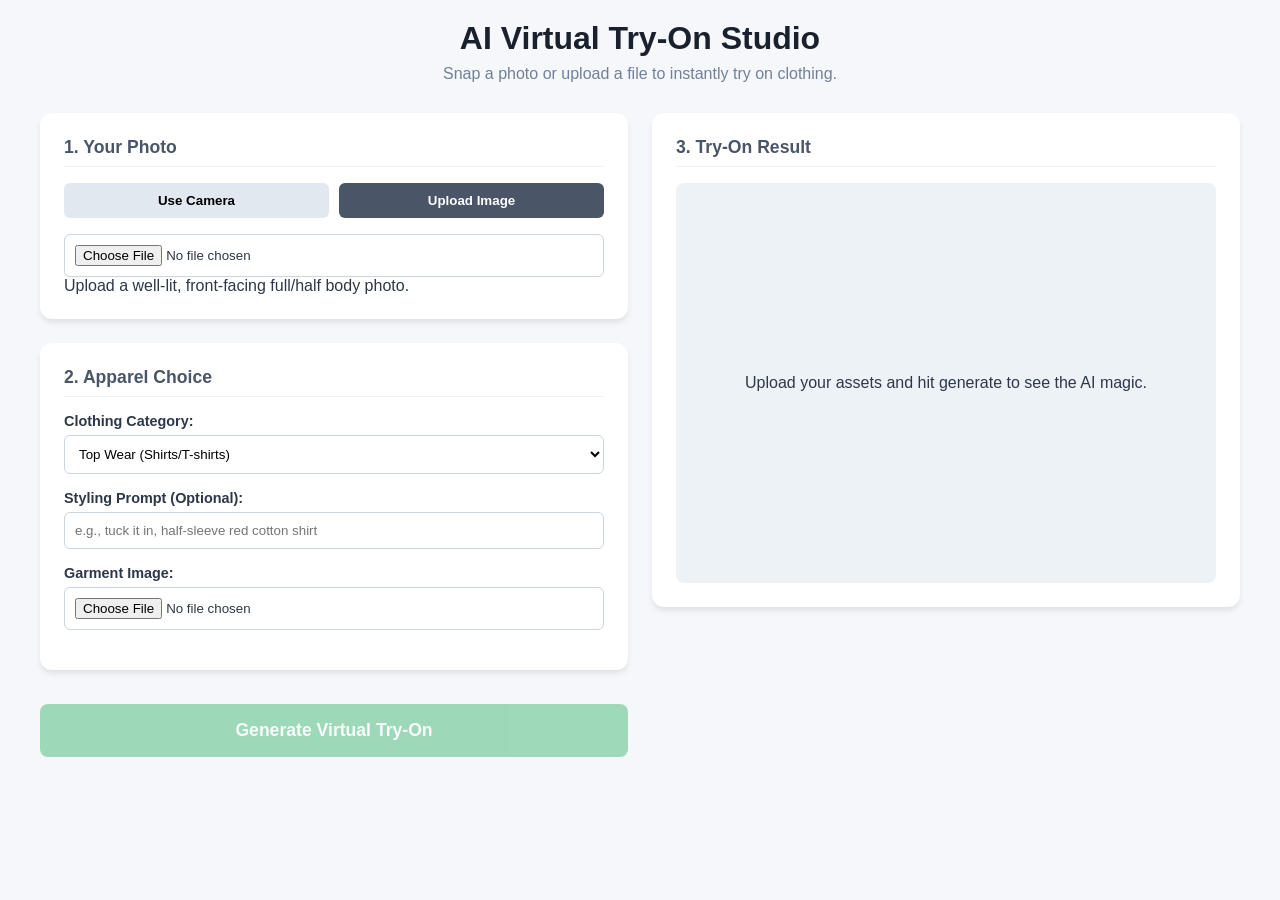
==== frontend/index.html @ 314a512a "Vton(Virtual Tryon) Project" ====
<!DOCTYPE html>
<html lang="en">
<head>
    <meta charset="UTF-8">
    <meta name="viewport" content="width=device-width, initial-scale=1.0">
    <title>AI Virtual Try-On Studio</title>
    <link rel="stylesheet" href="css/style.css">
</head>
<body>
    <div class="container">
        <header>
            <h1>AI Virtual Try-On Studio</h1>
            <p>Snap a photo or upload a file to instantly try on clothing.</p>
        </header>

        <main class="workspace">
            <div class="control-panel">
                <div class="card">
                    <h3>1. Your Photo</h3>
                    <div class="tab-system">
                        <button id="btnTabCamera" class="tab-btn active">Use Camera</button>
                        <button id="btnTabUpload" class="tab-btn">Upload Image</button>
                    </div>

                    <div id="cameraView" class="view-block">
                        <div class="video-container">
                            <video id="videoStream" autoplay playsinline></video>
                            <div class="overlay-guide"></div>
                        </div>
                        <div class="camera-controls">
                            <button id="btnFlipCamera" class="secondary-btn">🔄 Flip Camera</button>
                            <button id="btnCapture" class="primary-btn">📸 Capture Photo</button>
                        </div>
                    </div>

                    <div id="uploadView" class="view-block hidden">
                        <input type="file" id="userFileInput" accept="image/*">
                        <p class="hint">Upload a well-lit, front-facing full/half body photo.</p>
                    </div>

                    <div id="personPreviewContainer" class="preview-box hidden">
                        <img id="personPreview" src="" alt="User Preview">
                        <button id="btnResetPerson" class="danger-btn">Remove Photo</button>
                    </div>
                </div>

                <div class="card">
                    <h3>2. Apparel Choice</h3>
                    <div class="form-group">
                        <label for="garmentCategory">Clothing Category:</label>
                        <select id="garmentCategory">
                            <option value="tops">Top Wear (Shirts/T-shirts)</option>
                            <option value="bottoms">Bottom Wear (Pants/Skirts)</option>
                            <option value="one-pieces">One-Piece (Dresses/Suits)</option>
                        </select>
                    </div>
                    <div class="form-group">
                        <label for="garmentDescription">Styling Prompt (Optional):</label>
                        <input type="text" id="garmentDescription" placeholder="e.g., tuck it in, half-sleeve red cotton shirt">
                    </div>
                    <div class="form-group">
                        <label for="garmentFileInput">Garment Image:</label>
                        <input type="file" id="garmentFileInput" accept="image/*">
                    </div>
                </div>

                <button id="btnGenerate" class="action-btn" disabled>Generate Virtual Try-On</button>
            </div>

            <div class="output-panel">
                <div class="card result-card">
                    <h3>3. Try-On Result</h3>
                    <div id="resultDisplay" class="result-display-area">
                        <p id="placeholderText">Upload your assets and hit generate to see the AI magic.</p>
                        
                        <div id="loadingEngine" class="spinner-container hidden">
                            <div class="spinner"></div>
                            <p id="loadingStatusText">Uploading files to API instance...</p>
                        </div>

                        <img id="finalOutputImage" class="hidden" src="" alt="AI Try-On Result">
                    </div>
                </div>
            </div>
        </main>
    </div>

    <canvas id="captureCanvas" class="hidden"></canvas>
    <script src="js/app.js"></script>
</body>
</html>
---- frontend/css/style.css ----
* { box-sizing: border-box; margin: 0; padding: 0; font-family: -apple-system, BlinkMacSystemFont, "Segoe UI", Roboto, sans-serif; }
body { background-color: #f5f7fb; color: #2d3748; padding: 20px; }
.container { max-width: 1200px; margin: 0 auto; }
header { margin-bottom: 30px; text-align: center; }
header h1 { color: #1a202c; margin-bottom: 8px; }
header p { color: #718096; }

.workspace { display: grid; grid-template-columns: 1fr 1fr; gap: 24px; }
@media (max-width: 768px) { .workspace { grid-template-columns: 1fr; } }

.card { background: white; border-radius: 12px; padding: 24px; box-shadow: 0 4px 6px -1px rgba(0,0,0,0.1); margin-bottom: 24px; }
h3 { margin-bottom: 16px; font-size: 1.1rem; color: #4a5568; border-bottom: 1px solid #edf2f7; padding-bottom: 8px; }

.tab-system { display: flex; gap: 10px; margin-bottom: 16px; }
.tab-btn { flex: 1; padding: 10px; background: #e2e8f0; border: none; border-radius: 6px; cursor: pointer; font-weight: 600; }
.tab-btn.active { background: #4a5568; color: white; }

.video-container { position: relative; width: 100%; background: #000; border-radius: 8px; overflow: hidden; aspect-ratio: 4/5; }
video { width: 100%; height: 100%; object-fit: cover; }
.overlay-guide { position: absolute; top: 10%; left: 15%; width: 70%; height: 80%; border: 2px dashed rgba(255,255,255,0.5); border-radius: 50% 50% 40% 40%; pointer-events: none; }

.camera-controls { display: flex; gap: 12px; margin-top: 12px; }
button { padding: 12px 20px; border-radius: 8px; font-weight: 600; cursor: pointer; border: none; transition: background 0.2s; width: 100%; }
.primary-btn { background: #3182ce; color: white; }
.secondary-btn { background: #edf2f7; color: #4a5568; }
.danger-btn { background: #fed7d7; color: #c53030; margin-top: 10px; }
.action-btn { background: #48bb78; color: white; font-size: 1.1rem; padding: 16px; margin-top: 10px; }
button:disabled { opacity: 0.5; cursor: not-allowed; }

.form-group { margin-bottom: 16px; }
label { display: block; margin-bottom: 6px; font-weight: 600; font-size: 0.9rem; }
select, input[type="file"] { width: 100%; padding: 10px; border: 1px solid #cbd5e0; border-radius: 6px; background: white; }

.preview-box img, .result-display-area img { width: 100%; border-radius: 8px; object-fit: contain; max-height: 500px; }
.result-display-area { background: #edf2f7; min-height: 400px; border-radius: 8px; display: flex; flex-direction: column; align-items: center; justify-content: center; padding: 20px; text-align: center; }

.spinner-container { display: flex; flex-direction: column; align-items: center; gap: 16px; }
.spinner { width: 50px; height: 50px; border: 5px solid #e2e8f0; border-top-color: #3182ce; border-radius: 50%; animation: spin 1s linear infinite; }
@keyframes spin { to { transform: rotate(360deg); } }
.hidden { display: none !important; }
select, input[type="file"], input[type="text"] { 
    width: 100%; 
    padding: 10px; 
    border: 1px solid #cbd5e0; 
    border-radius: 6px; 
    background: white; 
}
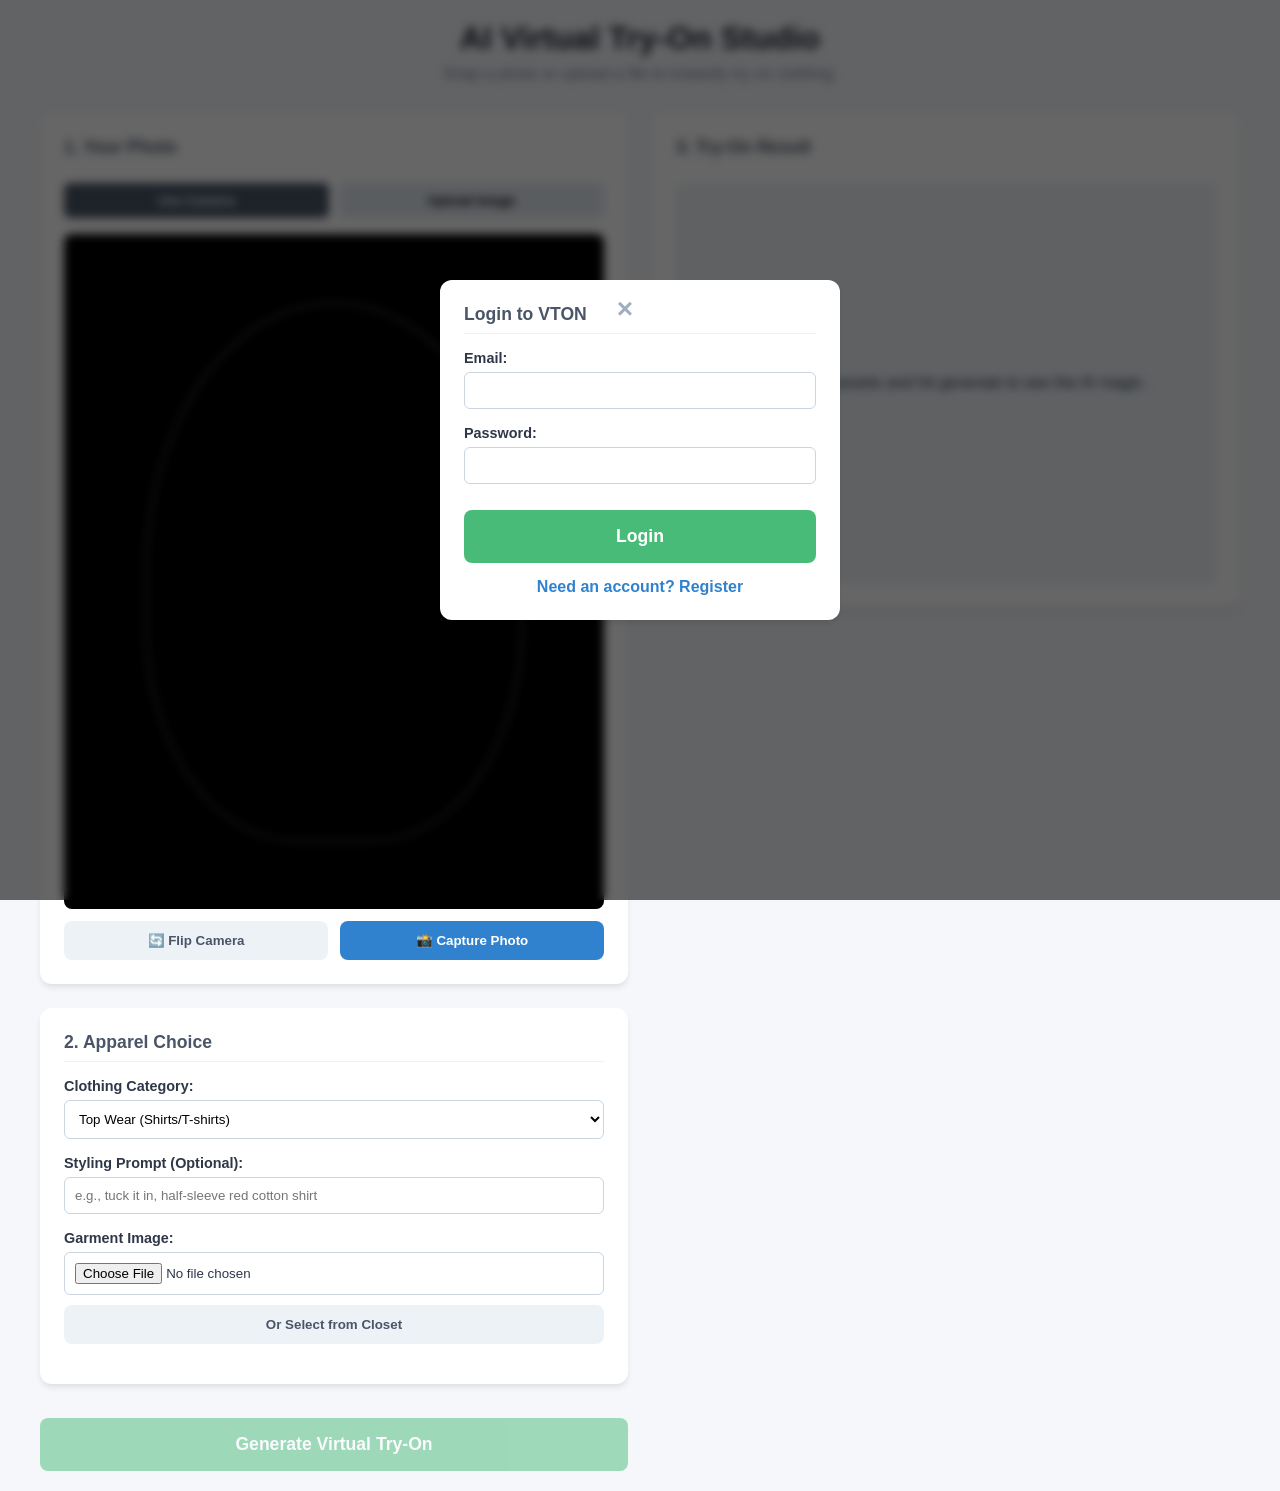
==== commit 43ad96c2: "Outfit Feature build" ====
--- a/frontend/index.html
+++ b/frontend/index.html
@@ -5,15 +5,25 @@
     <meta name="viewport" content="width=device-width, initial-scale=1.0">
     <title>AI Virtual Try-On Studio</title>
     <link rel="stylesheet" href="css/style.css">
+    <link rel="stylesheet" href="css/outfit.css">
 </head>
 <body>
     <div class="container">
         <header>
             <h1>AI Virtual Try-On Studio</h1>
+            <p id="userProfileDisplay" class="hidden">Welcome back, <span id="displayUsername"></span>!</p>
             <p>Snap a photo or upload a file to instantly try on clothing.</p>
+                    
+            <div id="main-nav" class="tab-system hidden" style="max-width: 400px; margin: 15px auto 0;">
+                <button id="navStudio" class="tab-btn active">Studio</button>
+                <button id="navOutfit" class="tab-btn">Outfit Builder</button>
+                <button id="navCloset" class="tab-btn">My Closet</button>
+                <button id="navHistory" class="tab-btn">History</button>
+                <button id="btnLogout" class="tab-btn danger-btn" style="margin-top:0;">Logout</button>
+            </div>
         </header>
 
-        <main class="workspace">
+        <main id="studioView" class="workspace">
             <div class="control-panel">
                 <div class="card">
                     <h3>1. Your Photo</h3>
@@ -46,6 +56,15 @@
 
                 <div class="card">
                     <h3>2. Apparel Choice</h3>
+
+                    <!-- NEW: Preview box for the selected closet item -->
+                    <div id="selectedGarmentPreview" class="preview-box hidden">
+                        <img id="garmentPreviewImg" src="" alt="Selected Garment">
+                        <button id="btnRemoveGarment" class="danger-btn" style="margin-top: 10px;">Remove Selection</button>
+                    </div>
+
+                    <div id="garmentInputGroup" class="form-group">
+                    </div>
                     <div class="form-group">
                         <label for="garmentCategory">Clothing Category:</label>
                         <select id="garmentCategory">
@@ -61,6 +80,7 @@
                     <div class="form-group">
                         <label for="garmentFileInput">Garment Image:</label>
                         <input type="file" id="garmentFileInput" accept="image/*">
+                        <button id="btnSelectFromCloset" class="secondary-btn" style="margin-top:10px;">Or Select from Closet</button>
                     </div>
                 </div>
 
@@ -79,13 +99,120 @@
                         </div>
 
                         <img id="finalOutputImage" class="hidden" src="" alt="AI Try-On Result">
-                    </div>
-                </div>
-            </div>
-        </main>
+                        <button id="btnSaveHistory" class="primary-btn hidden" style="margin-top:15px; width: 100%;">Save to History</button>
+                    </div>
+                </div>
+            </div>
+        </main>
+
+        <!-- NEW: Phase 4 Outfit Builder -->
+        <main id="outfitViewPanel" class="workspace hidden">
+            <div class="control-panel">
+                <div class="card">
+                    <h3>1. Assemble Your Layers</h3>
+                    <p class="hint" style="margin-bottom: 15px;">Select items from your closet to build a full outfit.</p>
+                    
+                    <div class="outfit-slot">
+                        <h4>Top Wear (Shirt/T-shirt)</h4>
+                        <div id="outfitTopPreview" class="preview-box hidden">
+                            <img id="outfitTopImg" src="" alt="Top">
+                            <button id="btnRemoveOutfitTop" class="danger-btn">Remove</button>
+                        </div>
+                        <button id="btnSelectOutfitTop" class="secondary-btn">Select Top</button>
+                    </div>
+
+                    <div class="outfit-slot">
+                        <h4>Bottom Wear (Pants/Jeans)</h4>
+                        <div id="outfitBottomPreview" class="preview-box hidden">
+                            <img id="outfitBottomImg" src="" alt="Bottom">
+                            <button id="btnRemoveOutfitBottom" class="danger-btn">Remove</button>
+                        </div>
+                        <button id="btnSelectOutfitBottom" class="secondary-btn">Select Bottom</button>
+                    </div>
+
+                    <div class="outfit-slot">
+                        <h4>Outerwear (Jacket/Coat)</h4>
+                        <div id="outfitOuterwearPreview" class="preview-box hidden">
+                            <img id="outfitOuterwearImg" src="" alt="Outerwear">
+                            <button id="btnRemoveOutfitOuterwear" class="danger-btn">Remove</button>
+                        </div>
+                        <button id="btnSelectOutfitOuterwear" class="secondary-btn">Select Outerwear</button>
+                    </div>
+                </div>
+            </div>
+
+            <div class="output-panel">
+                <div class="card result-card">
+                    <h3>2. Generate Outfit</h3>
+                    
+                    <div id="outfitPersonCheck" class="status-box" style="margin-bottom: 20px;">
+                        <span id="outfitPersonStatus">❌ Base photo missing. Please capture one in the Studio tab first.</span>
+                    </div>
+
+                    <div class="form-group">
+                        <label for="outfitPrompt">Overall Styling Prompt (Optional):</label>
+                        <input type="text" id="outfitPrompt" placeholder="e.g., streetwear style, jacket open">
+                    </div>
+
+                    <button id="btnGenerateOutfit" class="action-btn" disabled>Generate Full Outfit</button>
+                </div>
+            </div>
+        </main>
+
+        <main id="closetViewPanel" class="workspace hidden">
+            <div class="card" style="grid-column: 1 / -1;">
+                <h3>My Digital Closet</h3>
+                
+                <div class="card" style="background: #f7fafc; border: 1px solid #e2e8f0;">
+                    <div class="form-group">
+                        <label>Add New Garment:</label>
+                        <input type="file" id="closetFileInput" accept="image/*">
+                        <input type="text" id="closetItemLabel" placeholder="Garment Name (e.g. Red Shirt)" style="margin-top: 10px;">
+                        <button id="btnUploadToCloset" class="primary-btn" style="margin-top:10px;">Upload to Closet</button>
+                    </div>
+                </div>
+
+                <div id="closetGallery" class="gallery-grid">
+                    <p>Your saved clothes will appear here once you upload them.</p>
+                </div>
+            </div>
+        </main>
+
+        <main id="historyViewPanel" class="workspace hidden">
+            <div class="card" style="grid-column: 1 / -1;">
+                <h3>Generation History</h3>
+                <div id="historyGallery" class="gallery-grid">
+                    <p>Your past AI outfits will appear here.</p>
+                </div>
+            </div>
+        </main>
+    </div>
+
+    <div id="authModal" class="modal-overlay">
+        <div class="card modal-card">
+            <button id="closeAuthModal" class="close-modal-btn">&times;</button>
+            <h3 id="authTitle">Login to VTON</h3>
+            <form id="authForm">
+                <div class="form-group hidden" id="usernameGroup">
+                    <label>Username:</label>
+                    <input type="text" id="authUsername">
+                </div>
+                <div class="form-group">
+                    <label>Email:</label>
+                    <input type="email" id="authEmail" required>
+                </div>
+                <div class="form-group">
+                    <label>Password:</label>
+                    <input type="password" id="authPassword" required>
+                </div>
+                <button type="submit" id="authSubmitBtn" class="action-btn" style="width: 100%;">Login</button>
+            </form>
+            <p style="text-align: center; margin-top: 15px; cursor: pointer; color: #3182ce; font-weight: 600;" id="toggleAuthMode">Need an account? Register</p>
+        </div>
     </div>
 
     <canvas id="captureCanvas" class="hidden"></canvas>
     <script src="js/app.js"></script>
+    <script src="js/outfit.js"></script>
 </body>
 </html>
--- a/frontend/css/style.css
+++ b/frontend/css/style.css
@@ -44,4 +44,120 @@
     border: 1px solid #cbd5e0; 
     border-radius: 6px; 
     background: white; 
+}* { box-sizing: border-box; margin: 0; padding: 0; font-family: -apple-system, BlinkMacSystemFont, "Segoe UI", Roboto, sans-serif; }
+body { background-color: #f5f7fb; color: #2d3748; padding: 20px; }
+.container { max-width: 1200px; margin: 0 auto; }
+header { margin-bottom: 30px; text-align: center; }
+header h1 { color: #1a202c; margin-bottom: 8px; }
+header p { color: #718096; }
+
+.workspace { display: grid; grid-template-columns: 1fr 1fr; gap: 24px; }
+@media (max-width: 768px) { .workspace { grid-template-columns: 1fr; } }
+
+.card { background: white; border-radius: 12px; padding: 24px; box-shadow: 0 4px 6px -1px rgba(0,0,0,0.1); margin-bottom: 24px; }
+h3 { margin-bottom: 16px; font-size: 1.1rem; color: #4a5568; border-bottom: 1px solid #edf2f7; padding-bottom: 8px; }
+
+.tab-system { display: flex; gap: 10px; margin-bottom: 16px; }
+.tab-btn { flex: 1; padding: 10px; background: #e2e8f0; border: none; border-radius: 6px; cursor: pointer; font-weight: 600; }
+.tab-btn.active { background: #4a5568; color: white; }
+
+.video-container { position: relative; width: 100%; background: #000; border-radius: 8px; overflow: hidden; aspect-ratio: 4/5; }
+video { width: 100%; height: 100%; object-fit: cover; }
+.overlay-guide { position: absolute; top: 10%; left: 15%; width: 70%; height: 80%; border: 2px dashed rgba(255,255,255,0.5); border-radius: 50% 50% 40% 40%; pointer-events: none; }
+
+.camera-controls { display: flex; gap: 12px; margin-top: 12px; }
+button { padding: 12px 20px; border-radius: 8px; font-weight: 600; cursor: pointer; border: none; transition: background 0.2s; width: 100%; }
+.primary-btn { background: #3182ce; color: white; }
+.secondary-btn { background: #edf2f7; color: #4a5568; }
+.danger-btn { background: #fed7d7; color: #c53030; margin-top: 10px; }
+.action-btn { background: #48bb78; color: white; font-size: 1.1rem; padding: 16px; margin-top: 10px; }
+button:disabled { opacity: 0.5; cursor: not-allowed; }
+
+.form-group { margin-bottom: 16px; }
+label { display: block; margin-bottom: 6px; font-weight: 600; font-size: 0.9rem; }
+select, input[type="file"], input[type="text"], input[type="email"], input[type="password"] { 
+    width: 100%; 
+    padding: 10px; 
+    border: 1px solid #cbd5e0; 
+    border-radius: 6px; 
+    background: white; 
+}
+
+.preview-box img, .result-display-area img { width: 100%; border-radius: 8px; object-fit: contain; max-height: 500px; }
+.result-display-area { background: #edf2f7; min-height: 400px; border-radius: 8px; display: flex; flex-direction: column; align-items: center; justify-content: center; padding: 20px; text-align: center; }
+
+.spinner-container { display: flex; flex-direction: column; align-items: center; gap: 16px; }
+.spinner { width: 50px; height: 50px; border: 5px solid #e2e8f0; border-top-color: #3182ce; border-radius: 50%; animation: spin 1s linear infinite; }
+@keyframes spin { to { transform: rotate(360deg); } }
+.hidden { display: none !important; }
+
+/* ==========================================
+   NEW SPA ADDITIONS (Auth & Galleries)
+   ========================================== */
+.modal-overlay {
+    position: fixed;
+    top: 0;
+    left: 0;
+    width: 100%;
+    height: 100%;
+    background: rgba(0, 0, 0, 0.6);
+    backdrop-filter: blur(5px);
+    display: flex;
+    justify-content: center;
+    align-items: center;
+    z-index: 1000;
+}
+
+.modal-card {
+    width: 90%;
+    max-width: 400px;
+    margin-bottom: 0;
+}
+
+.gallery-grid {
+    display: grid;
+    grid-template-columns: repeat(auto-fill, minmax(150px, 1fr));
+    gap: 15px;
+    margin-top: 20px;
+}
+
+.gallery-item {
+    width: 100%;
+    aspect-ratio: 3/4;
+    object-fit: cover;
+    border-radius: 8px;
+    border: 2px solid #edf2f7;
+    cursor: pointer;
+    transition: border-color 0.2s;
+}
+
+.gallery-item:hover {
+    border-color: #3182ce;
+}
+
+/* Add position relative so the X stays inside the card */
+.modal-card {
+    position: relative; 
+    width: 90%;
+    max-width: 400px;
+    margin-bottom: 0;
+}
+
+/* Style the X button */
+.close-modal-btn {
+    position: absolute;
+    top: 15px;
+    right: 15px;
+    background: transparent;
+    border: none;
+    font-size: 28px;
+    font-weight: bold;
+    color: #a0aec0;
+    cursor: pointer;
+    line-height: 1;
+    padding: 0;
+}
+
+.close-modal-btn:hover {
+    color: #e53e3e; /* Turns red when hovered */
 }
--- a/frontend/css/outfit.css
+++ b/frontend/css/outfit.css
@@ -0,0 +1,41 @@
+/* css/outfit.css */
+.outfit-slot {
+    margin-bottom: 20px; 
+    border: 2px dashed #cbd5e0; 
+    padding: 15px; 
+    border-radius: 8px;
+    background-color: #f7fafc;
+    transition: all 0.2s ease;
+}
+
+.outfit-slot:hover {
+    border-color: #3182ce;
+}
+
+.outfit-slot h4 {
+    margin-top: 0;
+    margin-bottom: 10px;
+    color: #4a5568;
+    font-size: 0.95rem;
+}
+
+.outfit-slot .preview-box {
+    margin-bottom: 10px;
+}
+
+.outfit-slot img {
+    width: 100px; 
+    height: 100px; 
+    object-fit: contain;
+    border-radius: 6px;
+    border: 1px solid #e2e8f0;
+    background: white;
+}
+
+.status-box {
+    padding: 15px; 
+    background: #edf2f7; 
+    border-radius: 8px;
+    border-left: 4px solid #a0aec0;
+    font-weight: 600;
+}
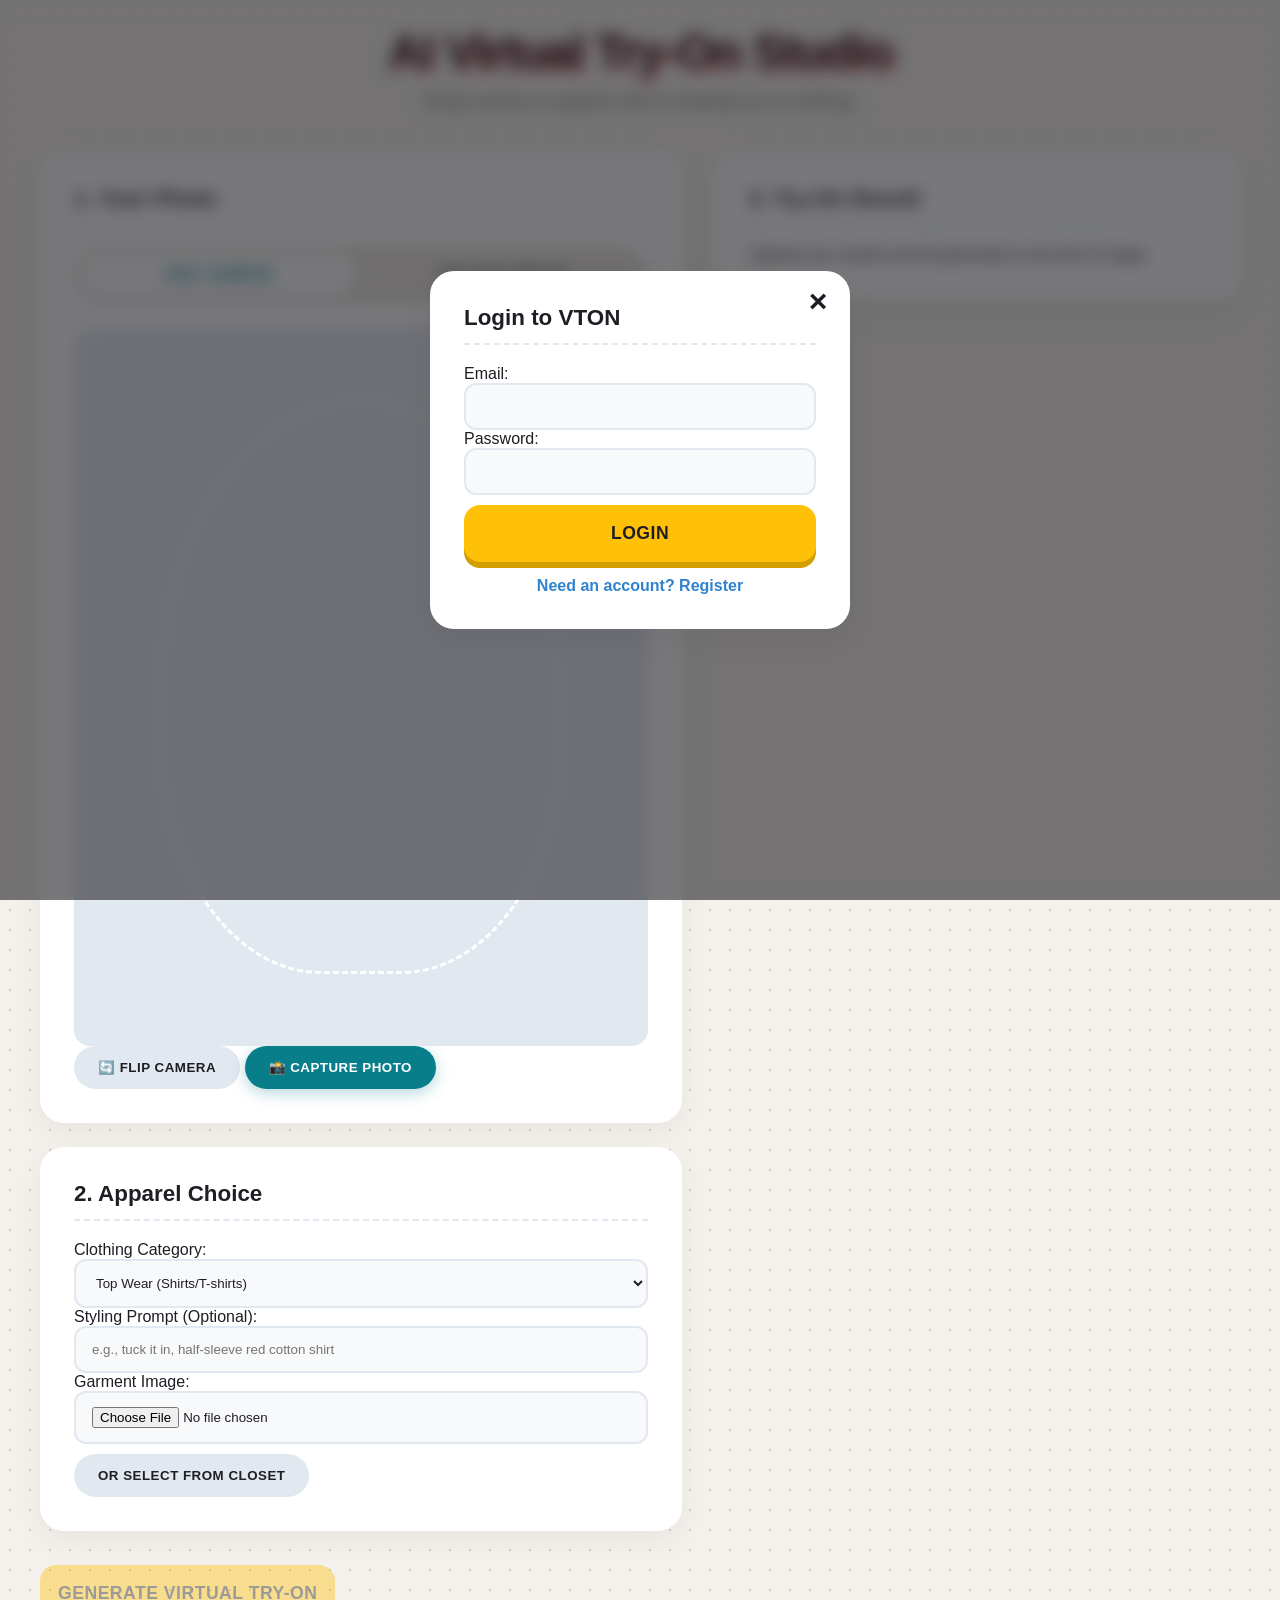
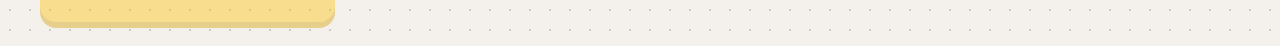
==== commit 5ac6b079: "vton 360 look feature" ====
--- a/frontend/index.html
+++ b/frontend/index.html
@@ -16,6 +16,7 @@
                     
             <div id="main-nav" class="tab-system hidden" style="max-width: 400px; margin: 15px auto 0;">
                 <button id="navStudio" class="tab-btn active">Studio</button>
+                <button id="nav360" class="tab-btn" style="color: #00f2c3;">360° Studio</button>
                 <button id="navOutfit" class="tab-btn">Outfit Builder</button>
                 <button id="navCloset" class="tab-btn">My Closet</button>
                 <button id="navHistory" class="tab-btn">History</button>
@@ -105,6 +106,85 @@
             </div>
         </main>
 
+        <!-- NEW: Phase 5 - 360° Multi-Angle Studio -->
+<main id="view360Panel" class="workspace hidden">
+    <div class="control-panel">
+        <div class="card">
+            <h3>1. Upload 360° Angles</h3>
+            <p class="hint" style="color:#9ca3af; font-size:0.9rem; margin-bottom:15px;">Upload up to 3 angles for a complete rendering.</p>
+            
+            <div class="upload-grid">
+                <!-- Front -->
+                <div class="upload-slot front">
+                    <label style="color:#00f2c3; font-weight:700; display:block; margin-bottom:8px;">Front</label>
+                    <input type="file" id="userFileFront" accept="image/*" style="padding:6px; font-size:0.75rem;">
+                    <img id="previewFront" class="hidden" style="width:100%; border-radius:8px; margin-top:10px;">
+                </div>
+                <!-- Side -->
+                <div class="upload-slot side">
+                    <label style="color:#6366f1; font-weight:700; display:block; margin-bottom:8px;">Side</label>
+                    <input type="file" id="userFileSide" accept="image/*" style="padding:6px; font-size:0.75rem;">
+                    <img id="previewSide" class="hidden" style="width:100%; border-radius:8px; margin-top:10px;">
+                </div>
+                <!-- Back -->
+                <div class="upload-slot back">
+                    <label style="color:#a855f7; font-weight:700; display:block; margin-bottom:8px;">Back</label>
+                    <input type="file" id="userFileBack" accept="image/*" style="padding:6px; font-size:0.75rem;">
+                    <img id="previewBack" class="hidden" style="width:100%; border-radius:8px; margin-top:10px;">
+                </div>
+            </div>
+            <button id="btnReset360" class="secondary-btn hidden" style="width: 100%; margin-top: 15px;">Reset Angles</button>
+        </div>
+
+        <div class="card">
+            <h3>2. Apparel Choice</h3>
+            <div class="form-group">
+                <label for="garmentCategory360">Clothing Category:</label>
+                <select id="garmentCategory360">
+                    <option value="tops">Top Wear</option>
+                    <option value="bottoms">Bottom Wear</option>
+                    <option value="one-pieces">One-Piece</option>
+                </select>
+            </div>
+            <div class="form-group">
+                <label>Select from Closet:</label>
+                <button id="btnSelectFromCloset360" class="secondary-btn" style="width:100%;">Open Closet</button>
+            </div>
+            <!-- Preview for selected closet item -->
+            <div id="selectedGarmentPreview360" class="preview-box hidden" style="margin-top: 15px; text-align: center;">
+                <img id="garmentPreviewImg360" src="" alt="Selected Garment" style="width: 100px; border-radius: 8px;">
+                <button id="btnRemoveGarment360" class="danger-btn" style="padding: 6px 12px; margin-top: 10px;">Remove</button>
+            </div>
+        </div>
+
+        <button id="btnGenerate360" class="action-btn" style="width:100%;" disabled>Generate 360° Batch</button>
+    </div>
+
+    <div class="output-panel">
+        <div class="card result-card" style="min-height: 500px; display: flex; flex-direction: column;">
+            <h3>3. Try-On Result</h3>
+            
+            <div id="resultDisplay360" class="result-display-area" style="background:transparent; flex: 1; display:flex; flex-direction:column; justify-content:center;">
+                <p id="placeholderText360" style="color:#9ca3af; text-align:center;">Configure your 360° angles and hit generate.</p>
+                
+                <div id="loadingEngine360" class="spinner-container hidden">
+                    <div class="spinner"></div>
+                    <p id="loadingStatusText360" style="margin-top:15px; font-weight:700; color:#00f2c3;">Orchestrating concurrent API tasks...</p>
+                </div>
+
+                <div id="carouselContainer" class="carousel-container hidden">
+                    <img id="carouselImg" class="carousel-img" src="" alt="AI Try-On Result">
+                </div>
+                
+                <div id="carouselControls" class="carousel-controls hidden">
+                    <button id="btnPrevAngle" class="secondary-btn" style="padding:10px 15px;">◀</button>
+                    <span id="angleLabel" style="color:#fff; font-weight:700; min-width:80px; text-align:center; text-transform:uppercase;">Front</span>
+                    <button id="btnNextAngle" class="secondary-btn" style="padding:10px 15px;">▶</button>
+                </div>
+            </div>
+        </div>
+    </div>
+</main>
         <!-- NEW: Phase 4 Outfit Builder -->
         <main id="outfitViewPanel" class="workspace hidden">
             <div class="control-panel">
@@ -212,6 +292,12 @@
     </div>
 
     <canvas id="captureCanvas" class="hidden"></canvas>
+    <!-- Load TensorFlow.js -->
+    <script src="https://cdn.jsdelivr.net/npm/@tensorflow/tfjs"></script>
+    <!-- Load MoveNet model -->
+    <script src="https://cdn.jsdelivr.net/npm/@tensorflow-models/pose-detection"></script>
+    <!-- 2. Your Validator Module -->
+    <script src="js/validator.js"></script>
     <script src="js/app.js"></script>
     <script src="js/outfit.js"></script>
 </body>
--- a/frontend/css/style.css
+++ b/frontend/css/style.css
@@ -1,163 +1,242 @@
-* { box-sizing: border-box; margin: 0; padding: 0; font-family: -apple-system, BlinkMacSystemFont, "Segoe UI", Roboto, sans-serif; }
-body { background-color: #f5f7fb; color: #2d3748; padding: 20px; }
+/* ==========================================================================
+   GLOBAL BRAND: FUNKY CLASSIC (RETRO-MODERN LIGHT THEME)
+   ========================================================================== */
+* { 
+    box-sizing: border-box; 
+    margin: 0; 
+    padding: 0; 
+    font-family: 'Space Grotesk', -apple-system, BlinkMacSystemFont, sans-serif; 
+}
+
+body { 
+    background-color: #F4F0EB; /* Warm, classic retro cream */
+    color: #1E1E24; /* Deep charcoal text */
+    padding: 24px;
+    background-image: radial-gradient(#d1ccc5 1px, transparent 1px);
+    background-size: 20px 20px; /* Funky, subtle polka-dot grid */
+}
+
 .container { max-width: 1200px; margin: 0 auto; }
-header { margin-bottom: 30px; text-align: center; }
-header h1 { color: #1a202c; margin-bottom: 8px; }
-header p { color: #718096; }
-
-.workspace { display: grid; grid-template-columns: 1fr 1fr; gap: 24px; }
-@media (max-width: 768px) { .workspace { grid-template-columns: 1fr; } }
-
-.card { background: white; border-radius: 12px; padding: 24px; box-shadow: 0 4px 6px -1px rgba(0,0,0,0.1); margin-bottom: 24px; }
-h3 { margin-bottom: 16px; font-size: 1.1rem; color: #4a5568; border-bottom: 1px solid #edf2f7; padding-bottom: 8px; }
-
-.tab-system { display: flex; gap: 10px; margin-bottom: 16px; }
-.tab-btn { flex: 1; padding: 10px; background: #e2e8f0; border: none; border-radius: 6px; cursor: pointer; font-weight: 600; }
-.tab-btn.active { background: #4a5568; color: white; }
-
-.video-container { position: relative; width: 100%; background: #000; border-radius: 8px; overflow: hidden; aspect-ratio: 4/5; }
+
+header { margin-bottom: 40px; text-align: center; position: relative; }
+header h1 { 
+    font-size: 3rem;
+    font-weight: 800;
+    letter-spacing: -1.5px;
+    color: #1E1E24;
+    margin-bottom: 12px; 
+    text-shadow: 3px 3px 0px #FF5A5F; /* Funky retro text shadow */
+}
+header p { color: #5f6368; font-size: 1.1rem; font-weight: 500; }
+
+/* Smooth Workspace Transitions */
+.workspace { 
+    display: grid; 
+    grid-template-columns: 1.1fr 0.9fr; 
+    gap: 32px; 
+    opacity: 1;
+    transform: translateY(0);
+    transition: opacity 0.4s cubic-bezier(0.175, 0.885, 0.32, 1.275), transform 0.4s ease;
+}
+.workspace.hidden { display: none !important; opacity: 0; transform: translateY(20px); }
+@media (max-width: 968px) { .workspace { grid-template-columns: 1fr; gap: 24px; } }
+
+/* Clean, Bouncy Cards */
+.card { 
+    background: #FFFFFF; 
+    border-radius: 24px; 
+    padding: 32px; 
+    box-shadow: 0px 10px 30px rgba(0, 0, 0, 0.05);
+    border: 2px solid #FFFFFF;
+    margin-bottom: 24px; 
+    transition: transform 0.3s cubic-bezier(0.175, 0.885, 0.32, 1.275), box-shadow 0.3s ease;
+}
+.card:hover {
+    transform: translateY(-5px);
+    box-shadow: 0px 15px 35px rgba(0, 0, 0, 0.08);
+}
+
+h3 { 
+    margin-bottom: 20px; font-size: 1.4rem; color: #1E1E24; font-weight: 800;
+    border-bottom: 2px dashed #E2E8F0; padding-bottom: 12px; 
+}
+
+/* 360° Grid Uploads & Interactive Tabs */
+.tab-system { 
+    display: flex; gap: 10px; margin-bottom: 24px; 
+    background: #E9E4DE; padding: 8px; border-radius: 50px; 
+}
+.tab-btn { 
+    flex: 1; padding: 12px; background: transparent; color: #5f6368;
+    border: none; border-radius: 40px; cursor: pointer; font-weight: 700; font-size: 1rem;
+    transition: all 0.3s ease;
+}
+.tab-btn.active { 
+    background: #FFFFFF; 
+    color: #087E8B; /* Deep Teal */
+    box-shadow: 0 4px 10px rgba(0,0,0,0.08);
+}
+
+.upload-grid { display: grid; grid-template-columns: repeat(3, 1fr); gap: 12px; margin-top: 15px; }
+.upload-slot {
+    background: #F8F9FA; padding: 15px; border-radius: 16px; 
+    text-align: center; border: 2px dashed #CBD5E1; transition: all 0.2s ease;
+}
+.upload-slot:hover { border-color: #087E8B; background: #F1F5F9; }
+
+/* Buttons & Inputs */
+select, input[type="file"], input[type="text"], input[type="email"], input[type="password"] { 
+    width: 100%; padding: 14px 16px; border: 2px solid #E2E8F0; 
+    border-radius: 12px; background: #F8F9FA; color: #1E1E24; font-weight: 500; transition: all 0.2s;
+}
+select:focus, input:focus { outline: none; border-color: #087E8B; background: #FFFFFF; box-shadow: 0 0 0 4px rgba(8, 126, 139, 0.1); }
+
+button { 
+    padding: 14px 24px; border-radius: 50px; font-weight: 800; cursor: pointer; 
+    border: none; text-transform: uppercase; letter-spacing: 0.5px; transition: all 0.2s;
+}
+button:active { transform: scale(0.95); }
+button:disabled { opacity: 0.4; cursor: not-allowed; }
+
+/* Vibrant Funky Buttons */
+.primary-btn { background: #087E8B; color: white; box-shadow: 0 4px 15px rgba(8, 126, 139, 0.3); }
+.primary-btn:hover:not(:disabled) { background: #076d78; transform: translateY(-2px); }
+
+.secondary-btn { background: #E2E8F0; color: #1E1E24; }
+.secondary-btn:hover:not(:disabled) { background: #CBD5E1; }
+
+.danger-btn { background: #FF5A5F; color: white; box-shadow: 0 4px 15px rgba(255, 90, 95, 0.3);}
+.danger-btn:hover:not(:disabled) { background: #e04e52; transform: translateY(-2px); }
+
+.action-btn { 
+    background: #FFC107; /* Classic Mustard Yellow */
+    color: #1E1E24; 
+    font-size: 1.1rem; padding: 18px; font-weight: 800; 
+    box-shadow: 0 6px 0px #D39E00; /* Chunky retro shadow */
+    border-radius: 16px;
+    margin-top: 10px;
+}
+.action-btn:hover:not(:disabled) { transform: translateY(-2px); box-shadow: 0 8px 0px #D39E00; }
+.action-btn:active:not(:disabled) { transform: translateY(4px); box-shadow: 0 2px 0px #D39E00; }
+
+/* Output Carousel & Video */
+.video-container { 
+    position: relative; width: 100%; background: #E2E8F0; 
+    border-radius: 16px; overflow: hidden; aspect-ratio: 4/5; 
+}
 video { width: 100%; height: 100%; object-fit: cover; }
-.overlay-guide { position: absolute; top: 10%; left: 15%; width: 70%; height: 80%; border: 2px dashed rgba(255,255,255,0.5); border-radius: 50% 50% 40% 40%; pointer-events: none; }
-
-.camera-controls { display: flex; gap: 12px; margin-top: 12px; }
-button { padding: 12px 20px; border-radius: 8px; font-weight: 600; cursor: pointer; border: none; transition: background 0.2s; width: 100%; }
-.primary-btn { background: #3182ce; color: white; }
-.secondary-btn { background: #edf2f7; color: #4a5568; }
-.danger-btn { background: #fed7d7; color: #c53030; margin-top: 10px; }
-.action-btn { background: #48bb78; color: white; font-size: 1.1rem; padding: 16px; margin-top: 10px; }
-button:disabled { opacity: 0.5; cursor: not-allowed; }
-
-.form-group { margin-bottom: 16px; }
-label { display: block; margin-bottom: 6px; font-weight: 600; font-size: 0.9rem; }
-select, input[type="file"] { width: 100%; padding: 10px; border: 1px solid #cbd5e0; border-radius: 6px; background: white; }
-
-.preview-box img, .result-display-area img { width: 100%; border-radius: 8px; object-fit: contain; max-height: 500px; }
-.result-display-area { background: #edf2f7; min-height: 400px; border-radius: 8px; display: flex; flex-direction: column; align-items: center; justify-content: center; padding: 20px; text-align: center; }
-
-.spinner-container { display: flex; flex-direction: column; align-items: center; gap: 16px; }
-.spinner { width: 50px; height: 50px; border: 5px solid #e2e8f0; border-top-color: #3182ce; border-radius: 50%; animation: spin 1s linear infinite; }
-@keyframes spin { to { transform: rotate(360deg); } }
-.hidden { display: none !important; }
-select, input[type="file"], input[type="text"] { 
-    width: 100%; 
-    padding: 10px; 
-    border: 1px solid #cbd5e0; 
-    border-radius: 6px; 
-    background: white; 
-}* { box-sizing: border-box; margin: 0; padding: 0; font-family: -apple-system, BlinkMacSystemFont, "Segoe UI", Roboto, sans-serif; }
-body { background-color: #f5f7fb; color: #2d3748; padding: 20px; }
-.container { max-width: 1200px; margin: 0 auto; }
-header { margin-bottom: 30px; text-align: center; }
-header h1 { color: #1a202c; margin-bottom: 8px; }
-header p { color: #718096; }
-
-.workspace { display: grid; grid-template-columns: 1fr 1fr; gap: 24px; }
-@media (max-width: 768px) { .workspace { grid-template-columns: 1fr; } }
-
-.card { background: white; border-radius: 12px; padding: 24px; box-shadow: 0 4px 6px -1px rgba(0,0,0,0.1); margin-bottom: 24px; }
-h3 { margin-bottom: 16px; font-size: 1.1rem; color: #4a5568; border-bottom: 1px solid #edf2f7; padding-bottom: 8px; }
-
-.tab-system { display: flex; gap: 10px; margin-bottom: 16px; }
-.tab-btn { flex: 1; padding: 10px; background: #e2e8f0; border: none; border-radius: 6px; cursor: pointer; font-weight: 600; }
-.tab-btn.active { background: #4a5568; color: white; }
-
-.video-container { position: relative; width: 100%; background: #000; border-radius: 8px; overflow: hidden; aspect-ratio: 4/5; }
-video { width: 100%; height: 100%; object-fit: cover; }
-.overlay-guide { position: absolute; top: 10%; left: 15%; width: 70%; height: 80%; border: 2px dashed rgba(255,255,255,0.5); border-radius: 50% 50% 40% 40%; pointer-events: none; }
-
-.camera-controls { display: flex; gap: 12px; margin-top: 12px; }
-button { padding: 12px 20px; border-radius: 8px; font-weight: 600; cursor: pointer; border: none; transition: background 0.2s; width: 100%; }
-.primary-btn { background: #3182ce; color: white; }
-.secondary-btn { background: #edf2f7; color: #4a5568; }
-.danger-btn { background: #fed7d7; color: #c53030; margin-top: 10px; }
-.action-btn { background: #48bb78; color: white; font-size: 1.1rem; padding: 16px; margin-top: 10px; }
-button:disabled { opacity: 0.5; cursor: not-allowed; }
-
-.form-group { margin-bottom: 16px; }
-label { display: block; margin-bottom: 6px; font-weight: 600; font-size: 0.9rem; }
-select, input[type="file"], input[type="text"], input[type="email"], input[type="password"] { 
-    width: 100%; 
-    padding: 10px; 
-    border: 1px solid #cbd5e0; 
-    border-radius: 6px; 
-    background: white; 
-}
-
-.preview-box img, .result-display-area img { width: 100%; border-radius: 8px; object-fit: contain; max-height: 500px; }
-.result-display-area { background: #edf2f7; min-height: 400px; border-radius: 8px; display: flex; flex-direction: column; align-items: center; justify-content: center; padding: 20px; text-align: center; }
-
-.spinner-container { display: flex; flex-direction: column; align-items: center; gap: 16px; }
-.spinner { width: 50px; height: 50px; border: 5px solid #e2e8f0; border-top-color: #3182ce; border-radius: 50%; animation: spin 1s linear infinite; }
-@keyframes spin { to { transform: rotate(360deg); } }
-.hidden { display: none !important; }
-
-/* ==========================================
-   NEW SPA ADDITIONS (Auth & Galleries)
-   ========================================== */
-.modal-overlay {
-    position: fixed;
-    top: 0;
-    left: 0;
-    width: 100%;
-    height: 100%;
-    background: rgba(0, 0, 0, 0.6);
-    backdrop-filter: blur(5px);
-    display: flex;
-    justify-content: center;
-    align-items: center;
-    z-index: 1000;
-}
-
-.modal-card {
-    width: 90%;
-    max-width: 400px;
-    margin-bottom: 0;
-}
-
+.overlay-guide { 
+    position: absolute; top: 10%; left: 15%; width: 70%; height: 80%; 
+    border: 3px dashed #FFFFFF; border-radius: 50% 50% 40% 40%; pointer-events: none; 
+}
+
+.carousel-container { position: relative; width: 100%; overflow: hidden; border-radius: 16px; background: #F8F9FA; border: 2px solid #E2E8F0; }
+.carousel-img { width: 100%; object-fit: contain; max-height: 550px; animation: fadeIn 0.4s ease; }
+.carousel-controls { 
+    display: flex; justify-content: center; align-items: center; gap: 15px; 
+    margin-top: 15px; background: #F8F9FA; padding: 10px; border-radius: 50px; border: 2px solid #E2E8F0;
+}
+@keyframes fadeIn { from { opacity: 0; transform: scale(0.98); } to { opacity: 1; transform: scale(1); } }
+
+/* =========================================================
+   FIXED: E-Commerce E-Closet Grid
+   ========================================================= */
 .gallery-grid {
     display: grid;
-    grid-template-columns: repeat(auto-fill, minmax(150px, 1fr));
-    gap: 15px;
-    margin-top: 20px;
-}
-
+    grid-template-columns: repeat(auto-fill, minmax(180px, 1fr));
+    gap: 20px;
+    margin-top: 25px;
+}
 .gallery-item {
     width: 100%;
     aspect-ratio: 3/4;
-    object-fit: cover;
-    border-radius: 8px;
-    border: 2px solid #edf2f7;
+    object-fit: cover; /* This forces the image to stay perfectly inside its box */
+    border-radius: 16px;
+    border: 2px solid #E2E8F0;
     cursor: pointer;
-    transition: border-color 0.2s;
-}
-
+    background: #FFFFFF;
+    transition: transform 0.3s cubic-bezier(0.175, 0.885, 0.32, 1.275), box-shadow 0.2s ease;
+}
 .gallery-item:hover {
-    border-color: #3182ce;
-}
-
-/* Add position relative so the X stays inside the card */
+    transform: scale(1.05) translateY(-4px);
+    border-color: #087E8B;
+    box-shadow: 0 12px 24px rgba(8, 126, 139, 0.15);
+}
+
+/* =========================================================
+   FIXED: Modals and the "X" Close Button
+   ========================================================= */
+.modal-overlay {
+    position: fixed; top: 0; left: 0; width: 100%; height: 100%;
+    background: rgba(30, 30, 36, 0.6); backdrop-filter: blur(8px);
+    display: flex; justify-content: center; align-items: center; z-index: 1000;
+}
+
 .modal-card {
-    position: relative; 
+    position: relative;
+    max-width: 420px;
     width: 90%;
-    max-width: 400px;
-    margin-bottom: 0;
-}
-
-/* Style the X button */
-.close-modal-btn {
+    margin: 0;
+}
+
+/* This targets ONLY the close button to fix the white box issue */
+button.close-modal-btn {
     position: absolute;
-    top: 15px;
-    right: 15px;
-    background: transparent;
-    border: none;
-    font-size: 28px;
-    font-weight: bold;
-    color: #a0aec0;
+    top: 20px;
+    right: 20px;
+    background: transparent !important;
+    border: none !important;
+    box-shadow: none !important;
+    font-size: 32px;
+    color: #1E1E24;
     cursor: pointer;
-    line-height: 1;
     padding: 0;
-}
-
-.close-modal-btn:hover {
-    color: #e53e3e; /* Turns red when hovered */
+    width: auto;
+    line-height: 0.5;
+    transition: color 0.2s ease;
+}
+
+button.close-modal-btn:hover {
+    color: #FF5A5F;
+    transform: scale(1.1);
+}
+
+/* Loaders & Utilities */
+.spinner-container { display: flex; flex-direction: column; align-items: center; padding: 40px 0; }
+.spinner { width: 56px; height: 56px; border: 5px solid #E2E8F0; border-top-color: #FF5A5F; border-radius: 50%; animation: spin 0.8s cubic-bezier(0.4, 0, 0.2, 1) infinite; }
+@keyframes spin { to { transform: rotate(360deg); } }
+.hidden { display: none !important; }
+
+/* =========================================================
+   STRICT IMAGE PREVIEW CONSTRAINTS
+   ========================================================= */
+
+/* 1. Main Studio & Garment Previews */
+.preview-box img { 
+    width: 100%; 
+    max-height: 280px; /* Locks the height so it never pushes content down */
+    object-fit: contain; /* Keeps the whole image visible without stretching */
+    border-radius: 16px; 
+    background: #FFFFFF;
+    border: 2px solid #E2E8F0;
+    padding: 8px; /* Adds a nice polaroid-style inner border */
+}
+
+/* 2. The 360° Grid Upload Slots */
+.upload-slot img {
+    width: 100%;
+    height: 160px; /* Strict, uniform height for all 3 grid items */
+    object-fit: contain; 
+    border-radius: 12px;
+    margin-top: 12px;
+    background: #FFFFFF;
+    border: 1px solid #E2E8F0;
+}
+
+/* 3. The Final AI Result Area */
+.result-display-area img, .carousel-img { 
+    width: 100%; 
+    max-height: 550px; /* Allows the final result to be larger, but still capped */
+    object-fit: contain; 
+    border-radius: 16px; 
 }
--- a/frontend/css/outfit.css
+++ b/frontend/css/outfit.css
@@ -1,41 +1,54 @@
 /* css/outfit.css */
 .outfit-slot {
-    margin-bottom: 20px; 
-    border: 2px dashed #cbd5e0; 
-    padding: 15px; 
-    border-radius: 8px;
-    background-color: #f7fafc;
-    transition: all 0.2s ease;
+    margin-bottom: 24px; 
+    border: 2px dashed #CBD5E1; 
+    padding: 20px; 
+    border-radius: 20px;
+    background-color: #F8F9FA;
+    display: flex;
+    align-items: center;
+    justify-content: space-between;
+    gap: 16px;
+    transition: all 0.3s cubic-bezier(0.175, 0.885, 0.32, 1.275);
 }
 
 .outfit-slot:hover {
-    border-color: #3182ce;
+    border-color: #087E8B;
+    background-color: #FFFFFF;
+    transform: translateX(4px);
+    box-shadow: 0 4px 12px rgba(8, 126, 139, 0.08);
 }
 
 .outfit-slot h4 {
     margin-top: 0;
-    margin-bottom: 10px;
-    color: #4a5568;
-    font-size: 0.95rem;
+    margin-bottom: 8px;
+    color: #1E1E24;
+    font-size: 1.1rem;
+    font-weight: 800;
 }
 
 .outfit-slot .preview-box {
-    margin-bottom: 10px;
+    margin-bottom: 0;
+    display: flex;
+    flex-direction: column;
+    align-items: center;
 }
 
 .outfit-slot img {
-    width: 100px; 
-    height: 100px; 
-    object-fit: contain;
-    border-radius: 6px;
-    border: 1px solid #e2e8f0;
-    background: white;
+    width: 90px; 
+    height: 110px; 
+    object-fit: cover;
+    border-radius: 12px;
+    border: 2px solid #E2E8F0;
+    background: #FFFFFF;
 }
 
 .status-box {
-    padding: 15px; 
-    background: #edf2f7; 
-    border-radius: 8px;
-    border-left: 4px solid #a0aec0;
-    font-weight: 600;
+    padding: 18px; 
+    background: #F8F9FA; 
+    border-radius: 16px;
+    border-left: 6px solid #FFC107;
+    font-weight: 700;
+    font-size: 1rem;
+    color: #1E1E24;
 }
